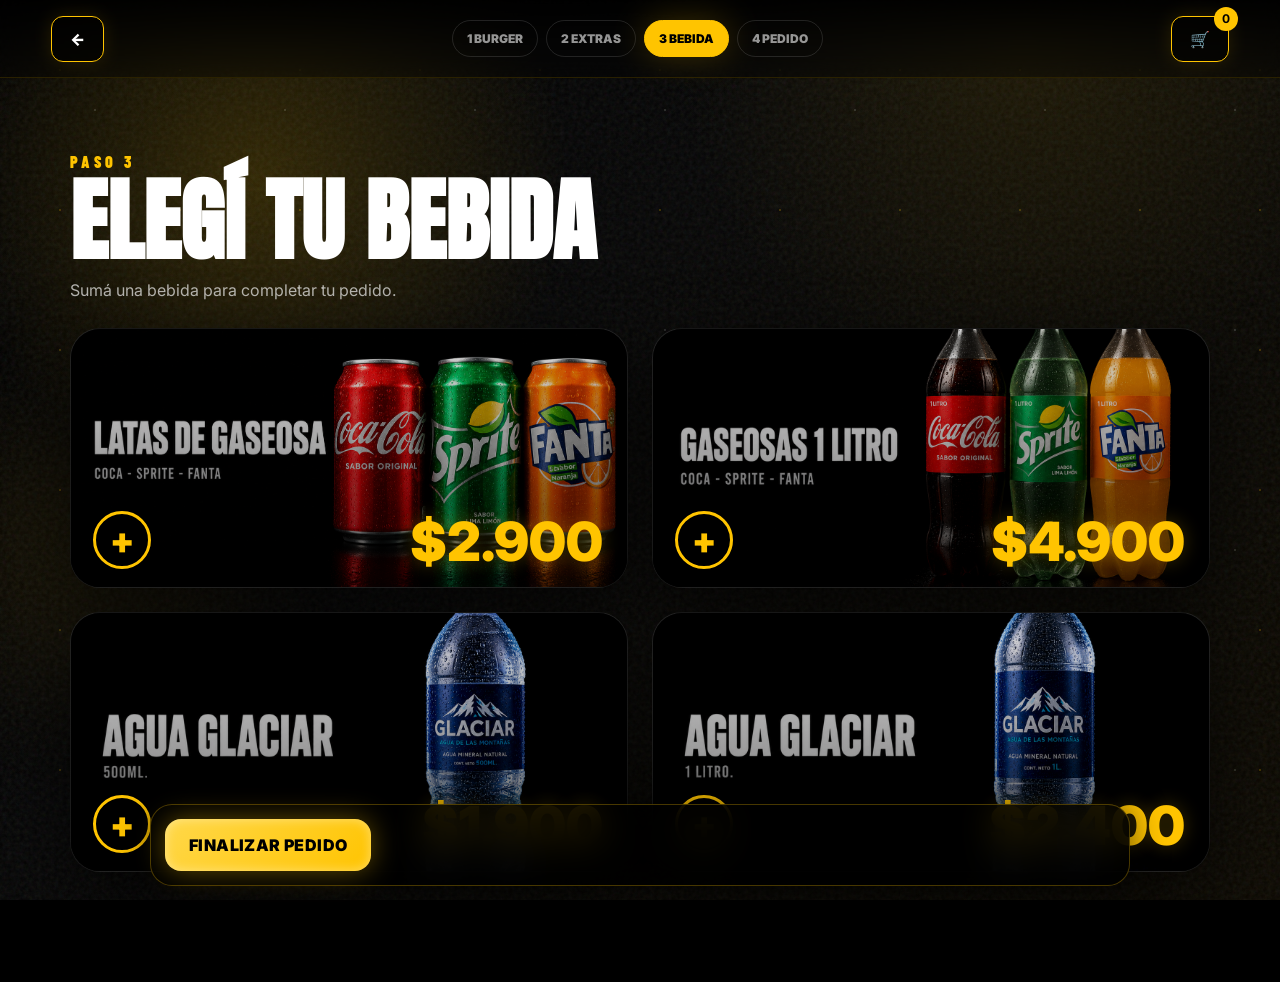
==== bebidas.html @ b19bddee "Add files via upload" ====
<!DOCTYPE html>
<html lang="es">
<head>

<meta charset="UTF-8" />
<meta name="viewport" content="width=device-width, initial-scale=1.0" />

<title>Búnker Food | Bebidas</title>

<link rel="stylesheet" href="assets/css/styles.css" />

<style>

/* =========================================================
   GRID
========================================================= */

.drinks-grid{

  display:grid;

  grid-template-columns:
  repeat(auto-fit,minmax(460px,1fr));

  gap:24px;
}

/* =========================================================
   CARD
========================================================= */

.drink-card{

  position:relative;

  height:260px;

  overflow:hidden;

  border-radius:30px;

  background:
  linear-gradient(
  180deg,
  rgba(16,16,16,.92),
  rgba(3,3,3,.96)
  );

  border:
  1px solid rgba(255,255,255,.08);

  box-shadow:
  0 24px 70px rgba(0,0,0,.65);

  transition:.3s ease;
}

.drink-card:hover{

  transform:
  translateY(-6px);

  border-color:
  rgba(255,196,0,.35);

  box-shadow:
  0 35px 90px rgba(0,0,0,.85),
  0 0 35px rgba(255,196,0,.08);
}

/* =========================================================
   IMAGE
========================================================= */

.drink-image{

  position:absolute;

  inset:0;

  width:100%;
  height:100%;

  object-fit:cover;

  object-position:center;

  transition:.35s ease;
}

.drink-card:hover .drink-image{

  transform:
  scale(1.04);
}

/* =========================================================
   OVERLAY
========================================================= */

.drink-card::after{

  content:'';

  position:absolute;

  inset:0;

  background:
  linear-gradient(
  180deg,
  rgba(0,0,0,.12),
  rgba(0,0,0,.62)
  );

  z-index:2;
}

/* =========================================================
   PRICE
========================================================= */

.drink-price{

  position:absolute;

  right:24px;
  bottom:18px;

  font-size:54px;

  line-height:1;

  font-weight:1000;

  color:var(--yellow);

  text-shadow:
  0 0 18px rgba(255,196,0,.25);

  z-index:20;
}

/* =========================================================
   BUTTON
========================================================= */

.drink-add{

  position:absolute;

  left:22px;
  bottom:18px;

  width:58px;
  height:58px;

  border-radius:50%;

  border:
  3px solid var(--yellow);

  background:#000;

  color:var(--yellow);

  font-size:36px;

  font-weight:1000;

  cursor:pointer;

  display:flex;
  align-items:center;
  justify-content:center;

  transition:.25s ease;

  z-index:30;
}

.drink-add:hover{

  background:var(--yellow);

  color:#000;

  transform:
  rotate(90deg)
  scale(1.08);
}

/* =========================================================
   MOBILE
========================================================= */

@media(max-width:950px){

  .drinks-grid{
    grid-template-columns:1fr;
  }

  .drink-card{
    height:240px;
  }

  .drink-price{
    font-size:44px;
  }

}

</style>

</head>

<body data-page="bebidas">

<div class="grain"></div>
<div class="smoke smoke-a"></div>
<div class="sparks"></div>

<header class="topbar sticky">

  <a
    class="back"
    href="extras.html"
  >
    ←
  </a>

  <div class="steps">
    <span>1 Burger</span>
    <span>2 Extras</span>
    <span class="active">3 Bebida</span>
    <span>4 Pedido</span>
  </div>

  <a class="cart-icon" href="resumen.html">
    🛒
    <b id="cartCount">0</b>
  </a>

</header>

<main class="app-shell">

  <section class="section-title reveal">

    <p class="eyebrow">
      PASO 3
    </p>

    <h2>
      Elegí tu bebida
    </h2>

    <p>
      Sumá una bebida para completar tu pedido.
    </p>

  </section>

  <!-- GRID -->

  <section class="drinks-grid reveal delay">

    <!-- LATA -->

    <article class="drink-card">

      <img
        src="assets/img/bebidas/lata.png"
        class="drink-image"
        alt="Lata"
      />

      <div class="drink-price">
        $2.900
      </div>

      <button
        type="button"
        class="drink-add"
        onclick="addDrink({
          name:'Lata de gaseosa',
          price:2900
        })"
      >
        +
      </button>

    </article>

    <!-- GASEOSA 1L -->

    <article class="drink-card">

      <img
        src="assets/img/bebidas/gaseosa1l.png"
        class="drink-image"
        alt="Gaseosa 1L"
      />

      <div class="drink-price">
        $4.900
      </div>

      <button
        type="button"
        class="drink-add"
        onclick="addDrink({
          name:'Gaseosa 1L',
          price:4900
        })"
      >
        +
      </button>

    </article>

    <!-- AGUA 500 -->

    <article class="drink-card">

      <img
        src="assets/img/bebidas/agua500.png"
        class="drink-image"
        alt="Agua 500ml"
      />

      <div class="drink-price">
        $1.900
      </div>

      <button
        type="button"
        class="drink-add"
        onclick="addDrink({
          name:'Agua 500ml',
          price:1900
        })"
      >
        +
      </button>

    </article>

    <!-- AGUA 1L -->

    <article class="drink-card">

      <img
        src="assets/img/bebidas/agua1l.png"
        class="drink-image"
        alt="Agua 1L"
      />

      <div class="drink-price">
        $2.400
      </div>

      <button
        type="button"
        class="drink-add"
        onclick="addDrink({
          name:'Agua 1L',
          price:2400
        })"
      >
        +
      </button>

    </article>

  </section>

</main>

<footer class="continue-bar">

  <a
    href="resumen.html"
    class="btn-primary"
  >
    FINALIZAR PEDIDO
  </a>

</footer>

<script src="assets/js/app.js"></script>

</body>
</html>
---- assets/css/styles.css ----
@import url('https://fonts.googleapis.com/css2?family=Anton&family=Barlow+Condensed:wght@500;700;800;900&family=Inter:wght@400;600;800;900&display=swap');
:root{--black:#000;--dark:#070707;--panel:rgba(12,12,12,.84);--panel2:rgba(22,22,22,.78);--yellow:#ffc400;--white:#fff;--muted:rgba(255,255,255,.68);--line:rgba(255,196,0,.28);--linew:rgba(255,255,255,.12);--shadow:0 0 34px rgba(255,196,0,.22)}
*{box-sizing:border-box}html{scroll-behavior:smooth}body{margin:0;background:#000;color:#fff;font-family:Inter,system-ui,sans-serif;overflow-x:hidden;min-height:100vh}a{text-decoration:none;color:inherit}button,input,textarea{font-family:inherit}body:before{content:"";position:fixed;inset:0;background:radial-gradient(circle at 20% 20%,rgba(255,196,0,.18),transparent 25%),radial-gradient(circle at 80% 5%,rgba(255,196,0,.09),transparent 26%),linear-gradient(135deg,#000 0%,#050505 40%,#0b0800 100%);z-index:-5}.grain{pointer-events:none;position:fixed;inset:0;opacity:.16;z-index:-1;background-image:url("data:image/svg+xml,%3Csvg viewBox='0 0 280 280' xmlns='http://www.w3.org/2000/svg'%3E%3Cfilter id='n'%3E%3CfeTurbulence type='fractalNoise' baseFrequency='.75' numOctaves='3' stitchTiles='stitch'/%3E%3C/filter%3E%3Crect width='100%25' height='100%25' filter='url(%23n)' opacity='.55'/%3E%3C/svg%3E")}.smoke{position:fixed;width:520px;height:520px;border-radius:50%;filter:blur(45px);opacity:.34;z-index:-3;animation:smokeMove 13s ease-in-out infinite alternate}.smoke-a{left:-160px;bottom:10%;background:radial-gradient(circle,rgba(255,196,0,.26),transparent 60%)}.smoke-b{right:-160px;top:6%;background:radial-gradient(circle,rgba(255,255,255,.16),transparent 60%);animation-delay:-4s}.sparks{pointer-events:none;position:fixed;inset:0;z-index:-2;background-image:radial-gradient(circle,rgba(255,196,0,.95) 0 1px,transparent 1.5px),radial-gradient(circle,rgba(255,255,255,.6) 0 1px,transparent 1.5px);background-size:120px 140px,190px 220px;animation:sparks 11s linear infinite;opacity:.23}@keyframes smokeMove{to{transform:translate(80px,-80px) scale(1.18)}}@keyframes sparks{to{background-position:0 -400px,0 -300px}}.topbar{height:78px;padding:14px clamp(16px,4vw,70px);display:flex;align-items:center;justify-content:space-between;gap:18px;position:relative;z-index:20;background:linear-gradient(180deg,rgba(0,0,0,.92),rgba(0,0,0,.35));border-bottom:1px solid rgba(255,196,0,.16);backdrop-filter:blur(12px)}.topbar.sticky{position:sticky;top:0}.brand-mini img{width:72px;height:72px;object-fit:contain;filter:drop-shadow(0 0 18px rgba(255,196,0,.35))}.table-pill,.cart-icon,.back{border:1px solid var(--yellow);border-radius:12px;padding:12px 18px;font-weight:900;color:#fff;background:rgba(0,0,0,.55);box-shadow:0 0 18px rgba(255,196,0,.13)}.cart-icon{position:relative}.cart-icon b{position:absolute;right:-10px;top:-10px;background:var(--yellow);color:#000;border-radius:50%;width:24px;height:24px;display:grid;place-items:center;font-size:12px}.steps{display:flex;gap:8px;align-items:center;max-width:720px;width:100%;justify-content:center}.steps span{padding:10px 14px;border:1px solid var(--linew);border-radius:999px;color:rgba(255,255,255,.58);font-weight:900;font-size:12px;text-transform:uppercase}.steps .active{background:var(--yellow);color:#000;border-color:var(--yellow);box-shadow:var(--shadow)}.home-screen,.app-shell,.checkout-shell{width:min(1180px,100%);margin:auto;padding:46px 20px 110px}.hero-card{min-height:calc(100vh - 115px);display:grid;grid-template-columns:1.05fr .95fr;align-items:center;gap:42px}.cinematic{position:relative}.cinematic:after{content:"";position:absolute;inset:auto 0 8% 0;height:1px;background:linear-gradient(90deg,transparent,var(--yellow),transparent);opacity:.45}.eyebrow{color:var(--yellow);font-family:'Barlow Condensed';letter-spacing:4px;font-weight:900;font-size:16px;margin:0 0 8px;text-transform:uppercase}.hero-copy h1{font-family:Anton,Impact,sans-serif;line-height:.86;margin:0 0 25px;text-transform:uppercase}.hero-copy h1 span{display:block;font-size:clamp(72px,10vw,160px);color:#fff;text-shadow:0 0 30px rgba(255,255,255,.12)}.hero-copy h1 strong{display:block;font-size:clamp(64px,9vw,140px);color:var(--yellow);text-shadow:0 0 30px rgba(255,196,0,.35)}.hero-text{color:var(--muted);font-size:18px;max-width:520px}.hero-actions{display:flex;gap:14px;flex-wrap:wrap;margin-top:28px}.btn-primary,.btn-ghost{border:0;border-radius:16px;padding:16px 24px;font-weight:1000;letter-spacing:.4px;cursor:pointer;display:inline-flex;align-items:center;justify-content:center;text-transform:uppercase;transition:.25s}.btn-primary{background:linear-gradient(135deg,#ffd84a,var(--yellow));color:#000;box-shadow:0 0 28px rgba(255,196,0,.38),inset 0 0 12px rgba(255,255,255,.4)}.btn-primary:hover{transform:translateY(-3px) scale(1.02);box-shadow:0 0 45px rgba(255,196,0,.55)}.btn-ghost{background:rgba(255,255,255,.04);border:1px solid var(--linew);color:#fff}.btn-ghost:hover{border-color:var(--yellow);color:var(--yellow)}.big{min-width:170px;height:58px}.burger-stage{height:520px;display:grid;place-items:center;position:relative;perspective:900px}.burger-stage.small{height:300px}.glow-ring{position:absolute;border:2px solid rgba(255,196,0,.65);border-radius:50%;filter:drop-shadow(0 0 18px rgba(255,196,0,.45));animation:orbit 7s linear infinite}.ring-1{width:390px;height:390px}.ring-2{width:285px;height:285px;animation-duration:5s;animation-direction:reverse}.burger-3d{width:270px;height:220px;position:relative;transform-style:preserve-3d;filter:drop-shadow(0 28px 35px rgba(0,0,0,.7)) drop-shadow(0 0 30px rgba(255,196,0,.28))}.burger-spin{animation:burgerRotate 6s ease-in-out infinite}.burger-3d span{position:absolute;left:50%;transform:translateX(-50%);display:block}.bun{width:220px;height:62px;background:linear-gradient(#ffe08c,#e08b10);border-radius:55px 55px 20px 20px;box-shadow:inset 0 8px 18px rgba(255,255,255,.35),inset 0 -10px 18px rgba(0,0,0,.25)}.bun.top{top:18px}.bun.bottom{bottom:20px;border-radius:20px 20px 52px 52px}.meat{top:92px;width:245px;height:48px;background:linear-gradient(#3a1108,#1b0805);border-radius:20px;box-shadow:inset 0 8px 10px rgba(255,255,255,.07)}.cheese{top:75px;width:235px;height:34px;background:var(--yellow);clip-path:polygon(0 0,100% 0,100% 70%,86% 70%,80% 100%,72% 70%,0 70%)}.cheese.two{top:132px}.burger-stage:after{content:"";position:absolute;width:420px;height:28px;background:radial-gradient(ellipse,rgba(255,196,0,.38),transparent 70%);bottom:70px;filter:blur(6px);animation:pulse 2s infinite}.feature-strip{display:grid;grid-template-columns:repeat(3,1fr);gap:12px;margin-top:-70px;border:1px solid var(--linew);border-radius:20px;background:rgba(0,0,0,.52);backdrop-filter:blur(12px);padding:16px}.feature-strip div{display:flex;gap:12px;align-items:center;border-right:1px solid var(--linew);padding:12px}.feature-strip div:last-child{border-right:0}.feature-strip b{font-size:30px;color:var(--yellow)}.feature-strip span{font-family:'Barlow Condensed';font-size:20px;font-weight:900;text-transform:uppercase;letter-spacing:1px}.section-title{margin:28px 0}.section-title h2{font-family:Anton;font-size:clamp(42px,7vw,90px);margin:0;text-transform:uppercase;line-height:.95}.section-title p:not(.eyebrow){color:var(--muted);max-width:650px}.category-tabs{position:sticky;top:90px;z-index:10;display:grid;grid-template-columns:repeat(3,1fr);gap:10px;padding:10px;background:rgba(0,0,0,.78);border:1px solid var(--linew);border-radius:20px;backdrop-filter:blur(15px);margin-bottom:22px}.category-tabs button{border:1px solid var(--linew);background:rgba(255,255,255,.03);color:#fff;border-radius:14px;padding:17px;font-weight:1000;text-transform:uppercase;cursor:pointer}.category-tabs .active{background:var(--yellow);color:#000;border-color:var(--yellow)}.product-grid{display:grid;grid-template-columns:repeat(2,1fr);gap:18px}.product-card{position:relative;min-height:260px;border:1px solid var(--linew);border-radius:26px;background:linear-gradient(145deg,rgba(22,22,22,.95),rgba(0,0,0,.88));padding:22px;overflow:hidden;cursor:pointer;transition:.25s}.product-card:hover{transform:translateY(-6px);border-color:var(--yellow);box-shadow:var(--shadow)}.product-card:before{content:"";position:absolute;inset:-1px;background:radial-gradient(circle at 20% 15%,rgba(255,196,0,.22),transparent 35%);opacity:0;transition:.25s}.product-card:hover:before{opacity:1}.mini-burger{height:105px;width:150px;position:relative;margin-bottom:18px;animation:floatBurger 4s ease-in-out infinite}.mini-burger:before{content:"";position:absolute;inset:0;background:linear-gradient(#f8b43a,#7a260b);border-radius:55px 55px 18px 18px;box-shadow:0 48px 0 -23px #ffc400,0 58px 0 -18px #2b0c06,0 88px 0 -22px #e69018,0 105px 25px rgba(255,196,0,.2)}.product-card h3,.detail-hero h1{font-family:'Barlow Condensed';font-size:42px;letter-spacing:1px;margin:0;text-transform:uppercase}.product-card p{color:var(--muted);min-height:48px}.price-row{display:flex;align-items:end;justify-content:space-between}.price-row strong{font-family:Anton;color:var(--yellow);font-size:30px}.plus{width:54px;height:54px;border-radius:50%;border:2px solid var(--yellow);display:grid;place-items:center;color:var(--yellow);font-size:34px;box-shadow:0 0 18px rgba(255,196,0,.25)}.detail-hero{display:grid;grid-template-columns:360px 1fr;gap:24px;align-items:center;width:min(980px,100%);margin:25px auto}.detail-hero p{color:var(--muted);font-size:18px}.selector-card{width:min(980px,100%);margin:18px auto;border:1px solid var(--linew);background:var(--panel);border-radius:24px;padding:20px;backdrop-filter:blur(14px)}.selector-card h3{font-family:'Barlow Condensed';font-size:30px;margin:0 0 16px;text-transform:uppercase}.size-options{display:grid;grid-template-columns:repeat(3,1fr);gap:12px}.size-options button,.chip{border:1px solid var(--linew);border-radius:16px;background:rgba(255,255,255,.04);color:#fff;padding:16px;font-weight:1000;cursor:pointer;text-transform:uppercase}.size-options .active,.chip.active{background:var(--yellow);color:#000;border-color:var(--yellow);box-shadow:var(--shadow)}.size-options b{display:block;margin-top:8px;font-size:22px}.chip-grid{display:flex;flex-wrap:wrap;gap:10px}textarea{width:100%;min-height:95px;background:#050505;border:1px solid var(--linew);border-radius:16px;color:#fff;padding:16px;resize:none;font-size:16px}.continue-bar{position:fixed;left:50%;bottom:14px;transform:translateX(-50%);width:min(980px,calc(100% - 24px));display:flex;gap:14px;align-items:center;justify-content:space-between;padding:14px;border:1px solid var(--line);border-radius:22px;background:rgba(0,0,0,.88);backdrop-filter:blur(18px);z-index:40;box-shadow:0 0 35px rgba(0,0,0,.6)}.continue-bar small{color:var(--muted);display:block}.continue-bar strong{font-family:Anton;color:var(--yellow);font-size:34px}.extra-grid{display:grid;grid-template-columns:repeat(4,1fr);gap:16px}.extra-card{border:1px solid var(--linew);border-radius:24px;background:var(--panel);padding:18px;min-height:230px;cursor:pointer;position:relative;overflow:hidden;transition:.25s}.extra-card:hover{transform:translateY(-5px);border-color:var(--yellow);box-shadow:var(--shadow)}.extra-card .icon{font-size:56px;filter:drop-shadow(0 0 20px rgba(255,196,0,.25))}.extra-card h3{font-family:'Barlow Condensed';font-size:29px;text-transform:uppercase;margin:18px 0 8px}.extra-card strong{font-family:Anton;color:var(--yellow);font-size:28px}.extra-card .add-state{position:absolute;right:14px;top:14px;border:1px solid var(--yellow);color:var(--yellow);width:36px;height:36px;border-radius:50%;display:grid;place-items:center;font-size:24px}.extra-card.added{border-color:var(--yellow);box-shadow:var(--shadow)}.extra-card.added .add-state{background:var(--yellow);color:#000}.checkout-shell{width:min(850px,100%)}.checkout-card,.qr-card{border:1px solid var(--linew);border-radius:26px;background:var(--panel);padding:22px;backdrop-filter:blur(14px)}.order-item{display:grid;grid-template-columns:1fr auto auto;gap:12px;align-items:center;padding:16px 0;border-bottom:1px solid var(--linew)}.order-item h4{margin:0;font-family:'Barlow Condensed';font-size:25px;text-transform:uppercase}.order-item p{margin:4px 0 0;color:var(--muted);font-size:13px}.order-item strong{color:var(--yellow);font-size:20px}.remove-btn{background:rgba(255,255,255,.08);color:#fff;border:1px solid var(--linew);border-radius:50%;width:34px;height:34px;cursor:pointer}.total-row{display:flex;justify-content:space-between;align-items:center;padding:20px 0;font-family:Anton;font-size:42px;text-transform:uppercase}.total-row strong{color:var(--yellow)}.full{width:100%;margin-top:10px}.qr-card{margin-top:18px;display:flex;gap:18px;align-items:center}.fake-qr{width:110px;height:110px;background:repeating-linear-gradient(90deg,#fff 0 7px,#000 7px 14px),repeating-linear-gradient(0deg,transparent 0 8px,rgba(0,0,0,.45) 8px 16px);border:10px solid #fff;border-radius:10px;box-shadow:0 0 25px rgba(255,196,0,.22)}.bottom-nav{display:none}.reveal{animation:reveal .75s ease both}.delay{animation-delay:.16s}.delay2{animation-delay:.32s}@keyframes reveal{from{opacity:0;transform:translateY(28px);filter:blur(5px)}to{opacity:1;transform:none;filter:none}}@keyframes burgerRotate{0%,100%{transform:rotateY(-14deg) rotateX(4deg) translateY(0)}50%{transform:rotateY(18deg) rotateX(-2deg) translateY(-12px)}}@keyframes orbit{to{transform:rotate(360deg)}}@keyframes pulse{50%{opacity:.4;transform:scale(1.12)}}@keyframes floatBurger{50%{transform:translateY(-8px) rotate(-1deg)}}
@media(max-width:900px){.topbar{height:70px;padding:10px 14px}.brand-mini img{width:56px;height:56px}.steps{position:fixed;left:12px;right:12px;top:72px;background:rgba(0,0,0,.86);border:1px solid var(--linew);border-radius:16px;padding:8px;z-index:30;overflow:auto;justify-content:flex-start}.steps span{white-space:nowrap;font-size:11px;padding:8px 11px}.home-screen,.app-shell,.checkout-shell{padding:34px 14px 115px}.hero-card{grid-template-columns:1fr;min-height:auto;gap:10px}.hero-copy h1 span{font-size:78px}.hero-copy h1 strong{font-size:76px}.hero-text{font-size:15px}.burger-stage{height:350px;order:-1}.burger-stage.small{height:230px}.ring-1{width:285px;height:285px}.ring-2{width:210px;height:210px}.burger-3d{width:210px;height:170px}.bun{width:175px;height:50px}.meat{width:190px;height:38px;top:75px}.cheese{width:185px;top:62px}.cheese.two{top:108px}.feature-strip{grid-template-columns:1fr;margin-top:14px}.feature-strip div{border-right:0;border-bottom:1px solid var(--linew)}.feature-strip div:last-child{border-bottom:0}.category-tabs{top:132px;grid-template-columns:1fr;position:relative}.product-grid,.extra-grid{grid-template-columns:1fr}.product-card{min-height:235px}.detail-hero{grid-template-columns:1fr;text-align:center;margin-top:60px}.size-options{grid-template-columns:1fr}.continue-bar{bottom:76px}.continue-bar .btn-primary,.continue-bar .btn-ghost{padding:14px 12px;font-size:13px}.bottom-nav{position:fixed;left:0;right:0;bottom:0;height:68px;background:rgba(0,0,0,.92);border-top:1px solid var(--linew);display:grid;grid-template-columns:repeat(4,1fr);z-index:39;backdrop-filter:blur(18px)}.bottom-nav a{display:grid;place-items:center;color:rgba(255,255,255,.62);font-size:18px;font-weight:900}.bottom-nav a span{font-size:10px;text-transform:uppercase}.bottom-nav .active{color:var(--yellow)}.qr-card{align-items:flex-start}.section-title h2{font-size:54px}.hero-actions{display:grid}.hero-actions a{width:100%}}
@media(max-width:420px){.hero-copy h1 span{font-size:62px}.hero-copy h1 strong{font-size:60px}.section-title h2{font-size:44px}.product-card h3,.detail-hero h1{font-size:35px}.continue-bar{flex-direction:column;align-items:stretch}.continue-bar>div{display:flex;justify-content:space-between;align-items:center}.continue-bar a,.continue-bar button{width:100%}}
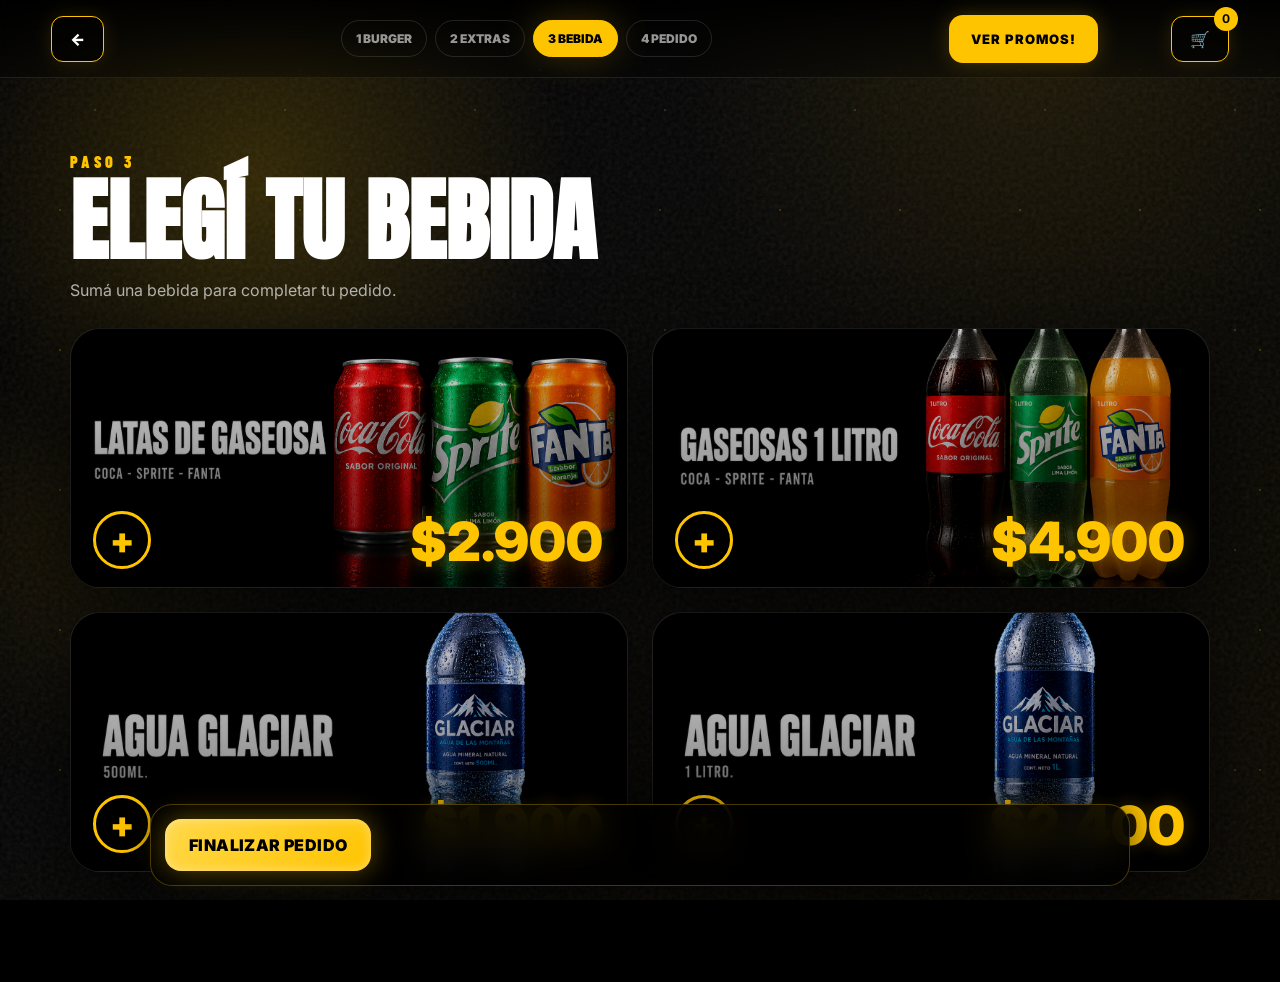
==== commit 616d90d0: "Update bebidas.html" ====
--- a/bebidas.html
+++ b/bebidas.html
@@ -235,6 +235,29 @@
     <span class="active">3 Bebida</span>
     <span>4 Pedido</span>
   </div>
+
+  <a
+    href="promos.html"
+    style="
+      height:48px;
+      padding:0 22px;
+      border-radius:14px;
+      display:flex;
+      align-items:center;
+      justify-content:center;
+      text-decoration:none;
+      font-weight:1000;
+      font-size:13px;
+      letter-spacing:1px;
+      color:#000;
+      background:var(--yellow);
+      box-shadow:0 0 20px rgba(255,196,0,.22);
+      margin-right:10px;
+      white-space:nowrap;
+    "
+  >
+    VER PROMOS!
+  </a>
 
   <a class="cart-icon" href="resumen.html">
     🛒
@@ -391,4 +414,4 @@
 <script src="assets/js/app.js"></script>
 
 </body>
-</html>+</html>
--- a/assets/css/styles.css
+++ b/assets/css/styles.css
@@ -3,3 +3,242 @@
 *{box-sizing:border-box}html{scroll-behavior:smooth}body{margin:0;background:#000;color:#fff;font-family:Inter,system-ui,sans-serif;overflow-x:hidden;min-height:100vh}a{text-decoration:none;color:inherit}button,input,textarea{font-family:inherit}body:before{content:"";position:fixed;inset:0;background:radial-gradient(circle at 20% 20%,rgba(255,196,0,.18),transparent 25%),radial-gradient(circle at 80% 5%,rgba(255,196,0,.09),transparent 26%),linear-gradient(135deg,#000 0%,#050505 40%,#0b0800 100%);z-index:-5}.grain{pointer-events:none;position:fixed;inset:0;opacity:.16;z-index:-1;background-image:url("data:image/svg+xml,%3Csvg viewBox='0 0 280 280' xmlns='http://www.w3.org/2000/svg'%3E%3Cfilter id='n'%3E%3CfeTurbulence type='fractalNoise' baseFrequency='.75' numOctaves='3' stitchTiles='stitch'/%3E%3C/filter%3E%3Crect width='100%25' height='100%25' filter='url(%23n)' opacity='.55'/%3E%3C/svg%3E")}.smoke{position:fixed;width:520px;height:520px;border-radius:50%;filter:blur(45px);opacity:.34;z-index:-3;animation:smokeMove 13s ease-in-out infinite alternate}.smoke-a{left:-160px;bottom:10%;background:radial-gradient(circle,rgba(255,196,0,.26),transparent 60%)}.smoke-b{right:-160px;top:6%;background:radial-gradient(circle,rgba(255,255,255,.16),transparent 60%);animation-delay:-4s}.sparks{pointer-events:none;position:fixed;inset:0;z-index:-2;background-image:radial-gradient(circle,rgba(255,196,0,.95) 0 1px,transparent 1.5px),radial-gradient(circle,rgba(255,255,255,.6) 0 1px,transparent 1.5px);background-size:120px 140px,190px 220px;animation:sparks 11s linear infinite;opacity:.23}@keyframes smokeMove{to{transform:translate(80px,-80px) scale(1.18)}}@keyframes sparks{to{background-position:0 -400px,0 -300px}}.topbar{height:78px;padding:14px clamp(16px,4vw,70px);display:flex;align-items:center;justify-content:space-between;gap:18px;position:relative;z-index:20;background:linear-gradient(180deg,rgba(0,0,0,.92),rgba(0,0,0,.35));border-bottom:1px solid rgba(255,196,0,.16);backdrop-filter:blur(12px)}.topbar.sticky{position:sticky;top:0}.brand-mini img{width:72px;height:72px;object-fit:contain;filter:drop-shadow(0 0 18px rgba(255,196,0,.35))}.table-pill,.cart-icon,.back{border:1px solid var(--yellow);border-radius:12px;padding:12px 18px;font-weight:900;color:#fff;background:rgba(0,0,0,.55);box-shadow:0 0 18px rgba(255,196,0,.13)}.cart-icon{position:relative}.cart-icon b{position:absolute;right:-10px;top:-10px;background:var(--yellow);color:#000;border-radius:50%;width:24px;height:24px;display:grid;place-items:center;font-size:12px}.steps{display:flex;gap:8px;align-items:center;max-width:720px;width:100%;justify-content:center}.steps span{padding:10px 14px;border:1px solid var(--linew);border-radius:999px;color:rgba(255,255,255,.58);font-weight:900;font-size:12px;text-transform:uppercase}.steps .active{background:var(--yellow);color:#000;border-color:var(--yellow);box-shadow:var(--shadow)}.home-screen,.app-shell,.checkout-shell{width:min(1180px,100%);margin:auto;padding:46px 20px 110px}.hero-card{min-height:calc(100vh - 115px);display:grid;grid-template-columns:1.05fr .95fr;align-items:center;gap:42px}.cinematic{position:relative}.cinematic:after{content:"";position:absolute;inset:auto 0 8% 0;height:1px;background:linear-gradient(90deg,transparent,var(--yellow),transparent);opacity:.45}.eyebrow{color:var(--yellow);font-family:'Barlow Condensed';letter-spacing:4px;font-weight:900;font-size:16px;margin:0 0 8px;text-transform:uppercase}.hero-copy h1{font-family:Anton,Impact,sans-serif;line-height:.86;margin:0 0 25px;text-transform:uppercase}.hero-copy h1 span{display:block;font-size:clamp(72px,10vw,160px);color:#fff;text-shadow:0 0 30px rgba(255,255,255,.12)}.hero-copy h1 strong{display:block;font-size:clamp(64px,9vw,140px);color:var(--yellow);text-shadow:0 0 30px rgba(255,196,0,.35)}.hero-text{color:var(--muted);font-size:18px;max-width:520px}.hero-actions{display:flex;gap:14px;flex-wrap:wrap;margin-top:28px}.btn-primary,.btn-ghost{border:0;border-radius:16px;padding:16px 24px;font-weight:1000;letter-spacing:.4px;cursor:pointer;display:inline-flex;align-items:center;justify-content:center;text-transform:uppercase;transition:.25s}.btn-primary{background:linear-gradient(135deg,#ffd84a,var(--yellow));color:#000;box-shadow:0 0 28px rgba(255,196,0,.38),inset 0 0 12px rgba(255,255,255,.4)}.btn-primary:hover{transform:translateY(-3px) scale(1.02);box-shadow:0 0 45px rgba(255,196,0,.55)}.btn-ghost{background:rgba(255,255,255,.04);border:1px solid var(--linew);color:#fff}.btn-ghost:hover{border-color:var(--yellow);color:var(--yellow)}.big{min-width:170px;height:58px}.burger-stage{height:520px;display:grid;place-items:center;position:relative;perspective:900px}.burger-stage.small{height:300px}.glow-ring{position:absolute;border:2px solid rgba(255,196,0,.65);border-radius:50%;filter:drop-shadow(0 0 18px rgba(255,196,0,.45));animation:orbit 7s linear infinite}.ring-1{width:390px;height:390px}.ring-2{width:285px;height:285px;animation-duration:5s;animation-direction:reverse}.burger-3d{width:270px;height:220px;position:relative;transform-style:preserve-3d;filter:drop-shadow(0 28px 35px rgba(0,0,0,.7)) drop-shadow(0 0 30px rgba(255,196,0,.28))}.burger-spin{animation:burgerRotate 6s ease-in-out infinite}.burger-3d span{position:absolute;left:50%;transform:translateX(-50%);display:block}.bun{width:220px;height:62px;background:linear-gradient(#ffe08c,#e08b10);border-radius:55px 55px 20px 20px;box-shadow:inset 0 8px 18px rgba(255,255,255,.35),inset 0 -10px 18px rgba(0,0,0,.25)}.bun.top{top:18px}.bun.bottom{bottom:20px;border-radius:20px 20px 52px 52px}.meat{top:92px;width:245px;height:48px;background:linear-gradient(#3a1108,#1b0805);border-radius:20px;box-shadow:inset 0 8px 10px rgba(255,255,255,.07)}.cheese{top:75px;width:235px;height:34px;background:var(--yellow);clip-path:polygon(0 0,100% 0,100% 70%,86% 70%,80% 100%,72% 70%,0 70%)}.cheese.two{top:132px}.burger-stage:after{content:"";position:absolute;width:420px;height:28px;background:radial-gradient(ellipse,rgba(255,196,0,.38),transparent 70%);bottom:70px;filter:blur(6px);animation:pulse 2s infinite}.feature-strip{display:grid;grid-template-columns:repeat(3,1fr);gap:12px;margin-top:-70px;border:1px solid var(--linew);border-radius:20px;background:rgba(0,0,0,.52);backdrop-filter:blur(12px);padding:16px}.feature-strip div{display:flex;gap:12px;align-items:center;border-right:1px solid var(--linew);padding:12px}.feature-strip div:last-child{border-right:0}.feature-strip b{font-size:30px;color:var(--yellow)}.feature-strip span{font-family:'Barlow Condensed';font-size:20px;font-weight:900;text-transform:uppercase;letter-spacing:1px}.section-title{margin:28px 0}.section-title h2{font-family:Anton;font-size:clamp(42px,7vw,90px);margin:0;text-transform:uppercase;line-height:.95}.section-title p:not(.eyebrow){color:var(--muted);max-width:650px}.category-tabs{position:sticky;top:90px;z-index:10;display:grid;grid-template-columns:repeat(3,1fr);gap:10px;padding:10px;background:rgba(0,0,0,.78);border:1px solid var(--linew);border-radius:20px;backdrop-filter:blur(15px);margin-bottom:22px}.category-tabs button{border:1px solid var(--linew);background:rgba(255,255,255,.03);color:#fff;border-radius:14px;padding:17px;font-weight:1000;text-transform:uppercase;cursor:pointer}.category-tabs .active{background:var(--yellow);color:#000;border-color:var(--yellow)}.product-grid{display:grid;grid-template-columns:repeat(2,1fr);gap:18px}.product-card{position:relative;min-height:260px;border:1px solid var(--linew);border-radius:26px;background:linear-gradient(145deg,rgba(22,22,22,.95),rgba(0,0,0,.88));padding:22px;overflow:hidden;cursor:pointer;transition:.25s}.product-card:hover{transform:translateY(-6px);border-color:var(--yellow);box-shadow:var(--shadow)}.product-card:before{content:"";position:absolute;inset:-1px;background:radial-gradient(circle at 20% 15%,rgba(255,196,0,.22),transparent 35%);opacity:0;transition:.25s}.product-card:hover:before{opacity:1}.mini-burger{height:105px;width:150px;position:relative;margin-bottom:18px;animation:floatBurger 4s ease-in-out infinite}.mini-burger:before{content:"";position:absolute;inset:0;background:linear-gradient(#f8b43a,#7a260b);border-radius:55px 55px 18px 18px;box-shadow:0 48px 0 -23px #ffc400,0 58px 0 -18px #2b0c06,0 88px 0 -22px #e69018,0 105px 25px rgba(255,196,0,.2)}.product-card h3,.detail-hero h1{font-family:'Barlow Condensed';font-size:42px;letter-spacing:1px;margin:0;text-transform:uppercase}.product-card p{color:var(--muted);min-height:48px}.price-row{display:flex;align-items:end;justify-content:space-between}.price-row strong{font-family:Anton;color:var(--yellow);font-size:30px}.plus{width:54px;height:54px;border-radius:50%;border:2px solid var(--yellow);display:grid;place-items:center;color:var(--yellow);font-size:34px;box-shadow:0 0 18px rgba(255,196,0,.25)}.detail-hero{display:grid;grid-template-columns:360px 1fr;gap:24px;align-items:center;width:min(980px,100%);margin:25px auto}.detail-hero p{color:var(--muted);font-size:18px}.selector-card{width:min(980px,100%);margin:18px auto;border:1px solid var(--linew);background:var(--panel);border-radius:24px;padding:20px;backdrop-filter:blur(14px)}.selector-card h3{font-family:'Barlow Condensed';font-size:30px;margin:0 0 16px;text-transform:uppercase}.size-options{display:grid;grid-template-columns:repeat(3,1fr);gap:12px}.size-options button,.chip{border:1px solid var(--linew);border-radius:16px;background:rgba(255,255,255,.04);color:#fff;padding:16px;font-weight:1000;cursor:pointer;text-transform:uppercase}.size-options .active,.chip.active{background:var(--yellow);color:#000;border-color:var(--yellow);box-shadow:var(--shadow)}.size-options b{display:block;margin-top:8px;font-size:22px}.chip-grid{display:flex;flex-wrap:wrap;gap:10px}textarea{width:100%;min-height:95px;background:#050505;border:1px solid var(--linew);border-radius:16px;color:#fff;padding:16px;resize:none;font-size:16px}.continue-bar{position:fixed;left:50%;bottom:14px;transform:translateX(-50%);width:min(980px,calc(100% - 24px));display:flex;gap:14px;align-items:center;justify-content:space-between;padding:14px;border:1px solid var(--line);border-radius:22px;background:rgba(0,0,0,.88);backdrop-filter:blur(18px);z-index:40;box-shadow:0 0 35px rgba(0,0,0,.6)}.continue-bar small{color:var(--muted);display:block}.continue-bar strong{font-family:Anton;color:var(--yellow);font-size:34px}.extra-grid{display:grid;grid-template-columns:repeat(4,1fr);gap:16px}.extra-card{border:1px solid var(--linew);border-radius:24px;background:var(--panel);padding:18px;min-height:230px;cursor:pointer;position:relative;overflow:hidden;transition:.25s}.extra-card:hover{transform:translateY(-5px);border-color:var(--yellow);box-shadow:var(--shadow)}.extra-card .icon{font-size:56px;filter:drop-shadow(0 0 20px rgba(255,196,0,.25))}.extra-card h3{font-family:'Barlow Condensed';font-size:29px;text-transform:uppercase;margin:18px 0 8px}.extra-card strong{font-family:Anton;color:var(--yellow);font-size:28px}.extra-card .add-state{position:absolute;right:14px;top:14px;border:1px solid var(--yellow);color:var(--yellow);width:36px;height:36px;border-radius:50%;display:grid;place-items:center;font-size:24px}.extra-card.added{border-color:var(--yellow);box-shadow:var(--shadow)}.extra-card.added .add-state{background:var(--yellow);color:#000}.checkout-shell{width:min(850px,100%)}.checkout-card,.qr-card{border:1px solid var(--linew);border-radius:26px;background:var(--panel);padding:22px;backdrop-filter:blur(14px)}.order-item{display:grid;grid-template-columns:1fr auto auto;gap:12px;align-items:center;padding:16px 0;border-bottom:1px solid var(--linew)}.order-item h4{margin:0;font-family:'Barlow Condensed';font-size:25px;text-transform:uppercase}.order-item p{margin:4px 0 0;color:var(--muted);font-size:13px}.order-item strong{color:var(--yellow);font-size:20px}.remove-btn{background:rgba(255,255,255,.08);color:#fff;border:1px solid var(--linew);border-radius:50%;width:34px;height:34px;cursor:pointer}.total-row{display:flex;justify-content:space-between;align-items:center;padding:20px 0;font-family:Anton;font-size:42px;text-transform:uppercase}.total-row strong{color:var(--yellow)}.full{width:100%;margin-top:10px}.qr-card{margin-top:18px;display:flex;gap:18px;align-items:center}.fake-qr{width:110px;height:110px;background:repeating-linear-gradient(90deg,#fff 0 7px,#000 7px 14px),repeating-linear-gradient(0deg,transparent 0 8px,rgba(0,0,0,.45) 8px 16px);border:10px solid #fff;border-radius:10px;box-shadow:0 0 25px rgba(255,196,0,.22)}.bottom-nav{display:none}.reveal{animation:reveal .75s ease both}.delay{animation-delay:.16s}.delay2{animation-delay:.32s}@keyframes reveal{from{opacity:0;transform:translateY(28px);filter:blur(5px)}to{opacity:1;transform:none;filter:none}}@keyframes burgerRotate{0%,100%{transform:rotateY(-14deg) rotateX(4deg) translateY(0)}50%{transform:rotateY(18deg) rotateX(-2deg) translateY(-12px)}}@keyframes orbit{to{transform:rotate(360deg)}}@keyframes pulse{50%{opacity:.4;transform:scale(1.12)}}@keyframes floatBurger{50%{transform:translateY(-8px) rotate(-1deg)}}
 @media(max-width:900px){.topbar{height:70px;padding:10px 14px}.brand-mini img{width:56px;height:56px}.steps{position:fixed;left:12px;right:12px;top:72px;background:rgba(0,0,0,.86);border:1px solid var(--linew);border-radius:16px;padding:8px;z-index:30;overflow:auto;justify-content:flex-start}.steps span{white-space:nowrap;font-size:11px;padding:8px 11px}.home-screen,.app-shell,.checkout-shell{padding:34px 14px 115px}.hero-card{grid-template-columns:1fr;min-height:auto;gap:10px}.hero-copy h1 span{font-size:78px}.hero-copy h1 strong{font-size:76px}.hero-text{font-size:15px}.burger-stage{height:350px;order:-1}.burger-stage.small{height:230px}.ring-1{width:285px;height:285px}.ring-2{width:210px;height:210px}.burger-3d{width:210px;height:170px}.bun{width:175px;height:50px}.meat{width:190px;height:38px;top:75px}.cheese{width:185px;top:62px}.cheese.two{top:108px}.feature-strip{grid-template-columns:1fr;margin-top:14px}.feature-strip div{border-right:0;border-bottom:1px solid var(--linew)}.feature-strip div:last-child{border-bottom:0}.category-tabs{top:132px;grid-template-columns:1fr;position:relative}.product-grid,.extra-grid{grid-template-columns:1fr}.product-card{min-height:235px}.detail-hero{grid-template-columns:1fr;text-align:center;margin-top:60px}.size-options{grid-template-columns:1fr}.continue-bar{bottom:76px}.continue-bar .btn-primary,.continue-bar .btn-ghost{padding:14px 12px;font-size:13px}.bottom-nav{position:fixed;left:0;right:0;bottom:0;height:68px;background:rgba(0,0,0,.92);border-top:1px solid var(--linew);display:grid;grid-template-columns:repeat(4,1fr);z-index:39;backdrop-filter:blur(18px)}.bottom-nav a{display:grid;place-items:center;color:rgba(255,255,255,.62);font-size:18px;font-weight:900}.bottom-nav a span{font-size:10px;text-transform:uppercase}.bottom-nav .active{color:var(--yellow)}.qr-card{align-items:flex-start}.section-title h2{font-size:54px}.hero-actions{display:grid}.hero-actions a{width:100%}}
 @media(max-width:420px){.hero-copy h1 span{font-size:62px}.hero-copy h1 strong{font-size:60px}.section-title h2{font-size:44px}.product-card h3,.detail-hero h1{font-size:35px}.continue-bar{flex-direction:column;align-items:stretch}.continue-bar>div{display:flex;justify-content:space-between;align-items:center}.continue-bar a,.continue-bar button{width:100%}}
+
+/* =========================================================
+   MOBILE HERO + RESPONSIVE FIX FINAL
+   Pegado al final para sobrescribir sin borrar nada anterior
+========================================================= */
+
+@media(max-width:900px){
+
+  html,
+  body{
+    overflow-x:hidden;
+  }
+
+  .home-screen{
+    width:100%;
+    min-height:100vh;
+    padding:0;
+  }
+
+  .hero-card{
+    position:relative;
+    min-height:100vh;
+    display:flex;
+    align-items:flex-end;
+    justify-content:center;
+    padding:0 16px 110px;
+    overflow:hidden;
+  }
+
+  .hero-copy{
+    position:relative;
+    z-index:5;
+    width:100%;
+    max-width:520px;
+    display:flex;
+    flex-direction:column;
+    align-items:center;
+    justify-content:flex-end;
+    padding:0;
+    text-align:center;
+  }
+
+  .hero-copy h1,
+  .hero-text,
+  .feature-strip,
+  .cinematic:after,
+  .burger-stage,
+  .glow-ring,
+  .burger-3d{
+    display:none !important;
+  }
+
+  .hero-video-wrap{
+    position:absolute;
+    inset:0;
+    width:100%;
+    height:100%;
+    z-index:0;
+    overflow:hidden;
+    pointer-events:none;
+  }
+
+  .hero-video{
+    width:100%;
+    height:100%;
+    object-fit:cover;
+    object-position:center;
+    opacity:1;
+    transform:scale(1.12);
+    mix-blend-mode:normal;
+    filter:
+    brightness(.82)
+    contrast(1.18)
+    saturate(1.22);
+
+    mask-image:
+    radial-gradient(
+      circle at center,
+      rgba(0,0,0,1) 34%,
+      rgba(0,0,0,.9) 58%,
+      rgba(0,0,0,0) 95%
+    );
+
+    -webkit-mask-image:
+    radial-gradient(
+      circle at center,
+      rgba(0,0,0,1) 34%,
+      rgba(0,0,0,.9) 58%,
+      rgba(0,0,0,0) 95%
+    );
+  }
+
+  .hero-card::before{
+    content:'';
+    position:absolute;
+    inset:0;
+    z-index:1;
+    background:
+    linear-gradient(
+      180deg,
+      rgba(0,0,0,.08) 0%,
+      rgba(0,0,0,.25) 45%,
+      rgba(0,0,0,.72) 100%
+    );
+  }
+
+  .eyebrow{
+    text-align:center;
+    font-size:11px;
+    letter-spacing:3px;
+    margin-bottom:18px;
+    color:var(--yellow);
+    text-shadow:0 0 20px rgba(255,196,0,.4);
+  }
+
+  .hero-actions{
+    width:100%;
+    display:grid;
+    grid-template-columns:1fr;
+    gap:12px;
+    margin-top:0;
+  }
+
+  .hero-actions a,
+  .hero-actions button{
+    width:100%;
+    height:58px;
+    border-radius:16px;
+    font-size:15px;
+    font-weight:1000;
+  }
+
+  .topbar{
+    height:72px;
+    padding:10px 14px;
+    backdrop-filter:blur(14px);
+  }
+
+  .table-pill,
+  .cart-icon,
+  .back{
+    padding:10px 14px;
+    font-size:13px;
+  }
+
+  .steps{
+    position:fixed;
+    left:10px;
+    right:10px;
+    top:74px;
+    z-index:40;
+    overflow-x:auto;
+    justify-content:flex-start;
+    padding:8px;
+    border-radius:14px;
+    background:rgba(0,0,0,.82);
+    border:1px solid rgba(255,255,255,.08);
+    backdrop-filter:blur(14px);
+  }
+
+  .steps span{
+    white-space:nowrap;
+    font-size:11px;
+    padding:9px 12px;
+  }
+
+  .app-shell,
+  .checkout-shell{
+    padding:34px 14px 115px;
+  }
+
+  .section-title{
+    margin-top:30px;
+  }
+
+  .section-title h2{
+    font-size:54px;
+    line-height:.92;
+  }
+
+  .product-grid,
+  .extra-grid,
+  .drinks-grid{
+    grid-template-columns:1fr !important;
+  }
+
+  .continue-bar{
+    bottom:76px;
+    flex-direction:column;
+    align-items:stretch;
+    gap:10px;
+    padding:12px;
+  }
+
+  .continue-bar .btn-primary,
+  .continue-bar .btn-ghost,
+  .continue-bar a,
+  .continue-bar button{
+    width:100%;
+  }
+
+  .checkout-card,
+  .qr-card{
+    border-radius:22px;
+  }
+
+  .qr-card{
+    flex-direction:column;
+    align-items:flex-start;
+  }
+
+}
+
+@media(max-width:420px){
+
+  .section-title h2{
+    font-size:44px;
+  }
+
+  .hero-actions a,
+  .hero-actions button{
+    height:54px;
+    font-size:14px;
+  }
+
+  .eyebrow{
+    font-size:10px;
+    letter-spacing:2px;
+  }
+
+  .topbar{
+    padding:8px 10px;
+  }
+
+  .table-pill{
+    font-size:12px;
+  }
+
+}
